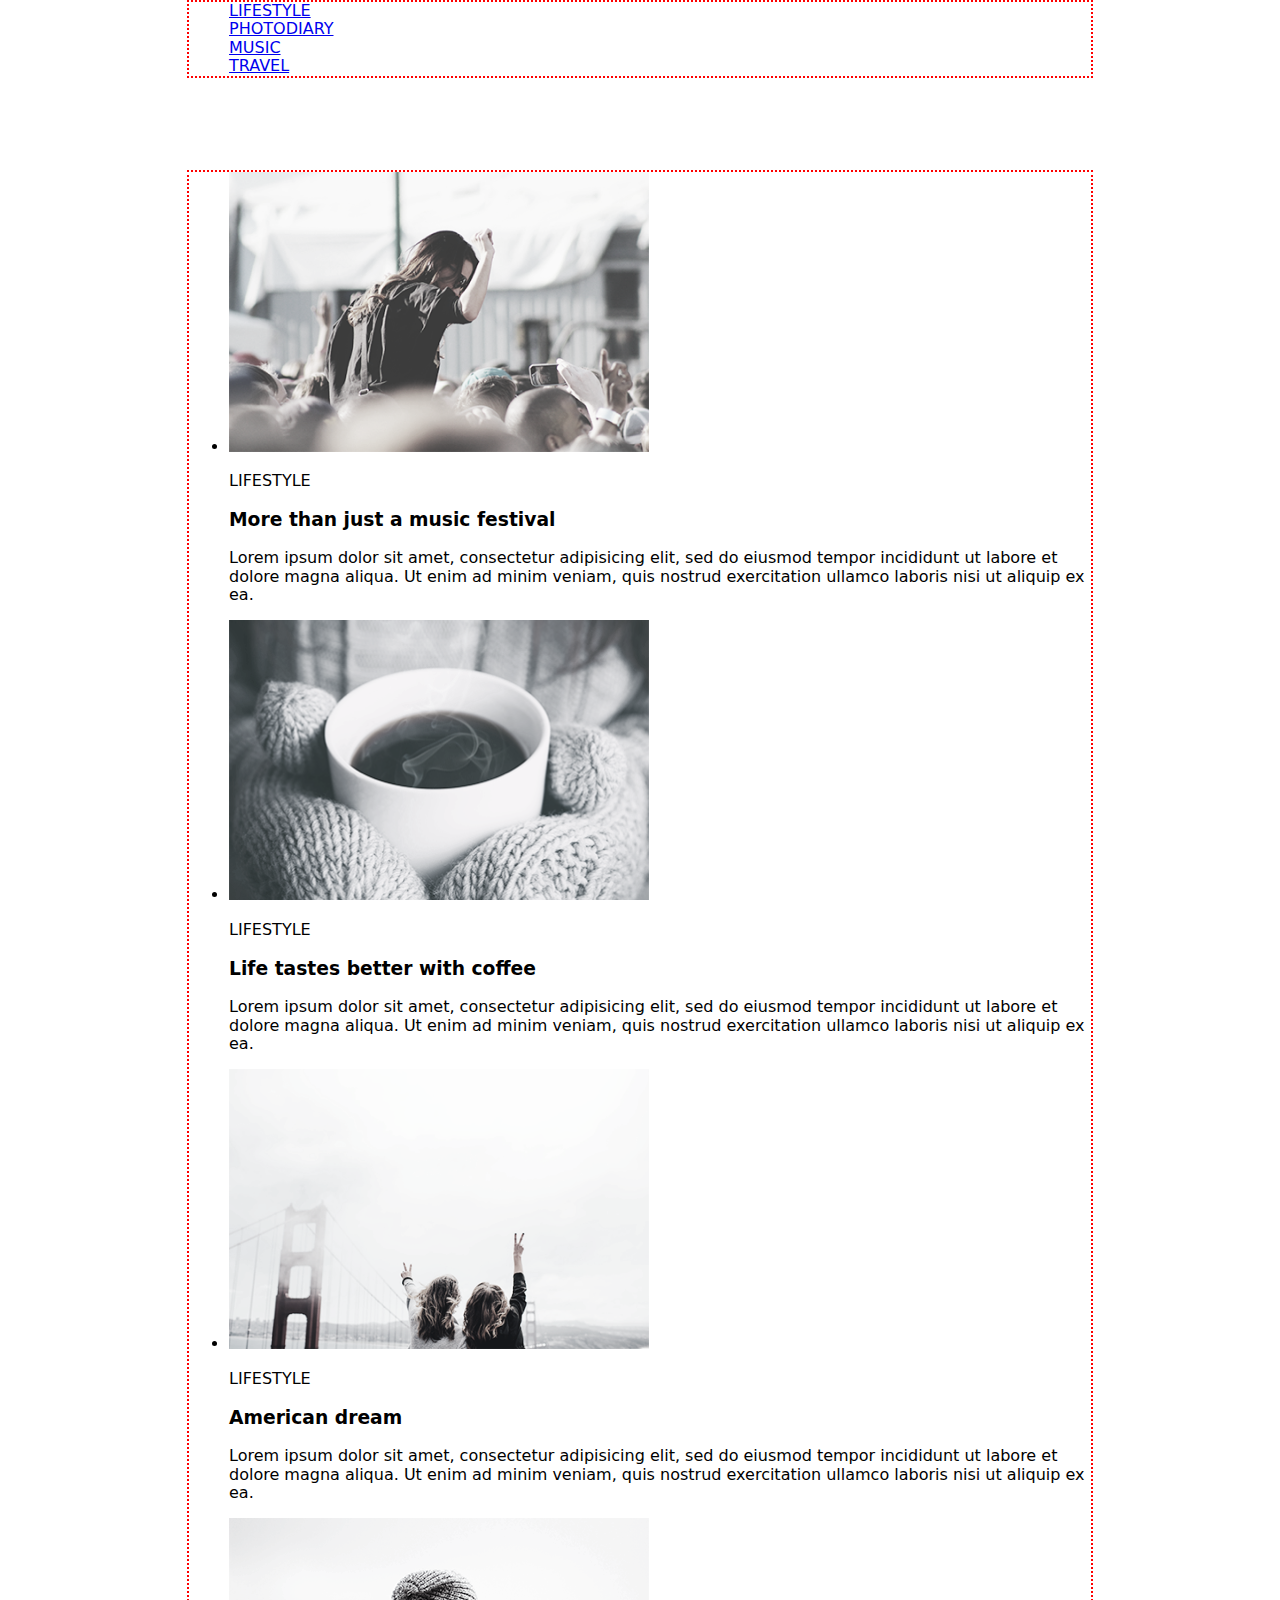
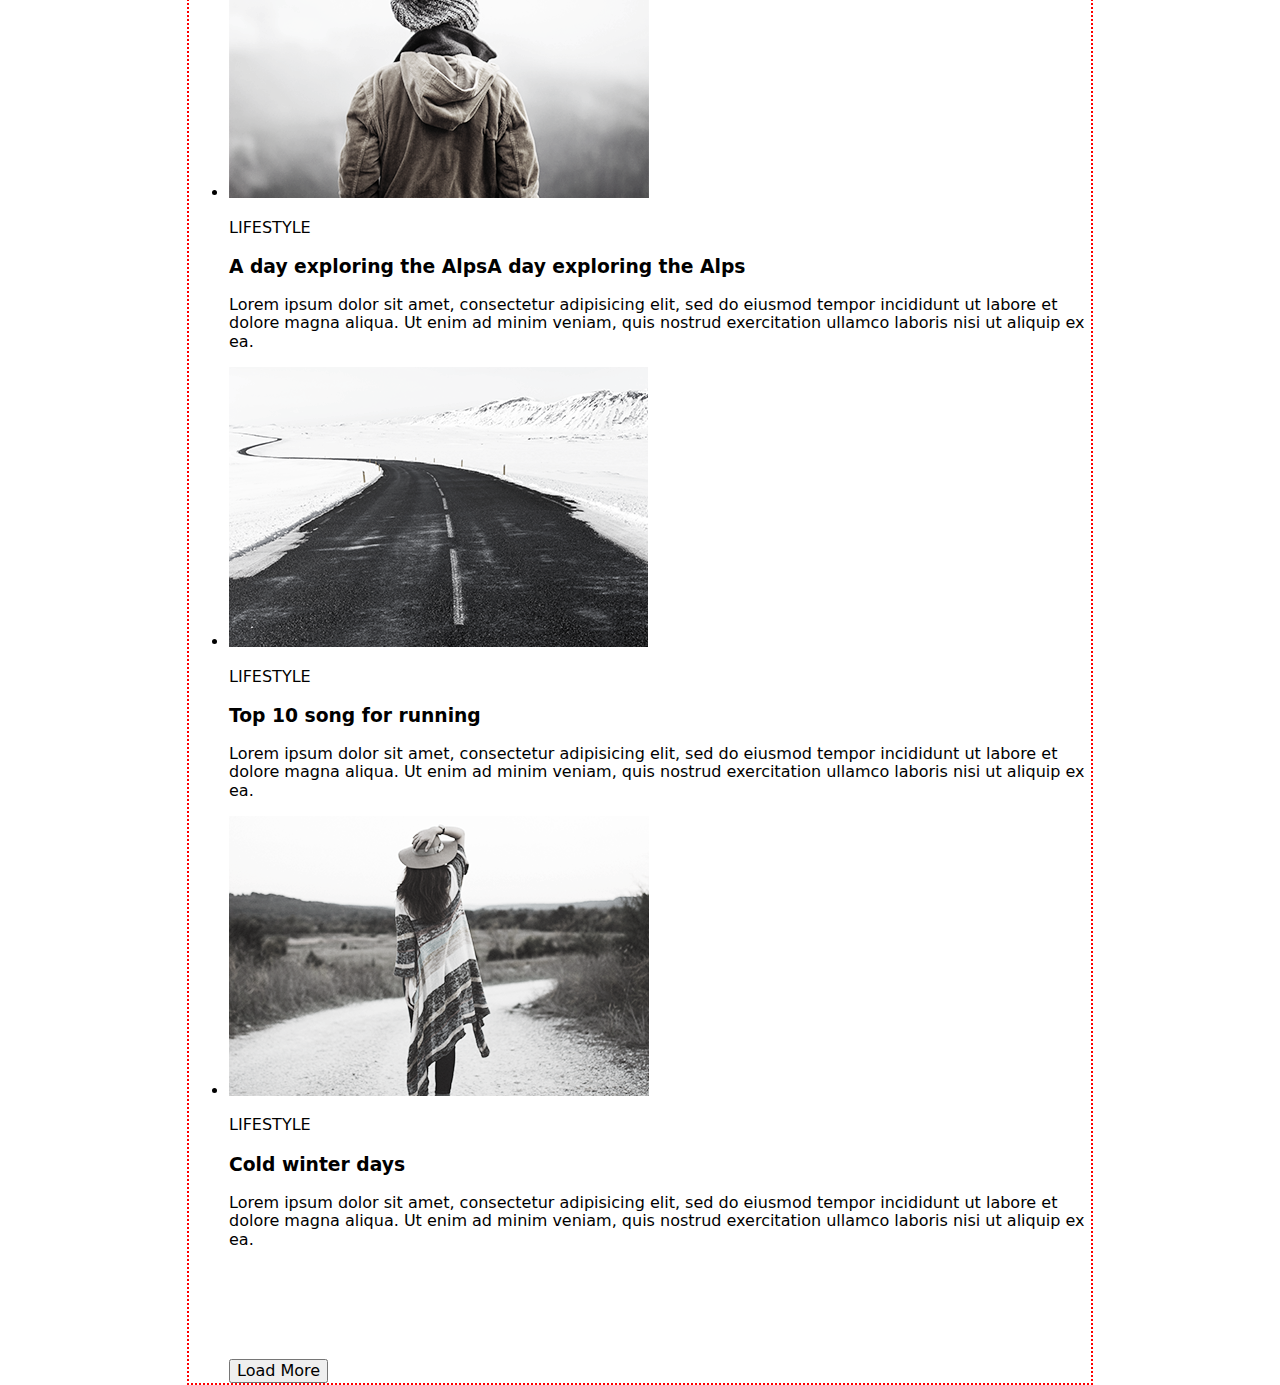
==== index.html @ 39ac9964 "h" ====
<!DOCTYPE html>
<html lang="en">
  <head>
    <meta charset="UTF-8" />
    <meta name="viewport" content="width=device-width, initial-scale=1.0" />
    <title>PhotoBlog| Official</title>
    <link
      rel="stylesheet"
      href="https://cdnjs.cloudflare.com/ajax/libs/modern-normalize/2.0.0/modern-normalize.min.css"
    />
    <link rel="stylesheet" href="style.css" />
  </head>
  <body>
    <header>
      <ul class="container">
        <li><a href="#">LIFESTYLE</a></li>
        <li><a href="#">PHOTODIARY</a></li>
        <li><a href="#">MUSIC</a></li>
        <li><a href="#">TRAVEL</a></li>
      </ul>
    </header>
    <main>
      <ul class="ul-header">
        <li>
          <img src="./img/1 1.png" alt="" />
          <p>LIFESTYLE</p>
          <h3>More than just a music festival</h3>
          <p>
            Lorem ipsum dolor sit amet, consectetur adipisicing elit, sed do
            eiusmod tempor incididunt ut labore et dolore magna aliqua. Ut enim
            ad minim veniam, quis nostrud exercitation ullamco laboris nisi ut
            aliquip ex ea.
          </p>
        </li>
        <li>
          <img src="img/2 1.png" alt="" />
          <p>LIFESTYLE</p>
          <h3>Life tastes better with coffee</h3>
          <p>
            Lorem ipsum dolor sit amet, consectetur adipisicing elit, sed do
            eiusmod tempor incididunt ut labore et dolore magna aliqua. Ut enim
            ad minim veniam, quis nostrud exercitation ullamco laboris nisi ut
            aliquip ex ea.
          </p>
        </li>
        <li>
          <img src="img/3 1.png" alt="" />
          <p>LIFESTYLE</p>
          <h3>American dream</h3>
          <p>
            Lorem ipsum dolor sit amet, consectetur adipisicing elit, sed do
            eiusmod tempor incididunt ut labore et dolore magna aliqua. Ut enim
            ad minim veniam, quis nostrud exercitation ullamco laboris nisi ut
            aliquip ex ea.
          </p>
        </li>
        <li>
          <img src="img/4 1.png" alt="" />
          <p>LIFESTYLE</p>
          <h3>A day exploring the AlpsA day exploring the Alps</h3>
          <p>
            Lorem ipsum dolor sit amet, consectetur adipisicing elit, sed do
            eiusmod tempor incididunt ut labore et dolore magna aliqua. Ut enim
            ad minim veniam, quis nostrud exercitation ullamco laboris nisi ut
            aliquip ex ea.
          </p>
        </li>
        <li>
          <img src="img/2 2.png" alt="" />
          <p>LIFESTYLE</p>
          <h3>Top 10 song for running</h3>
          <p>
            Lorem ipsum dolor sit amet, consectetur adipisicing elit, sed do
            eiusmod tempor incididunt ut labore et dolore magna aliqua. Ut enim
            ad minim veniam, quis nostrud exercitation ullamco laboris nisi ut
            aliquip ex ea.
          </p>
        </li>
        <li>
          <img src="img/1 2.png" alt="" />
          <p>LIFESTYLE</p>
          <h3>Cold winter days</h3>
          <p>
            Lorem ipsum dolor sit amet, consectetur adipisicing elit, sed do
            eiusmod tempor incididunt ut labore et dolore magna aliqua. Ut enim
            ad minim veniam, quis nostrud exercitation ullamco laboris nisi ut
            aliquip ex ea.
          </p>
        </li>
        <button class="button" type="button">Load More</button>
      </ul>
    </main>
    <footer>
    </footer>
  </body>
</html>
---- style.css ----
.container{
width: 906px;
margin: 0 auto;
list-style: none;
width: 906px;
margin: 0 auto;
border: dotted 2px red ;
}

.ul-header{
width: 906px;
margin: 0 auto;
border: dotted 2px red ;
margin-top: 92px;
}

.button{
    margin-top: 94px
}
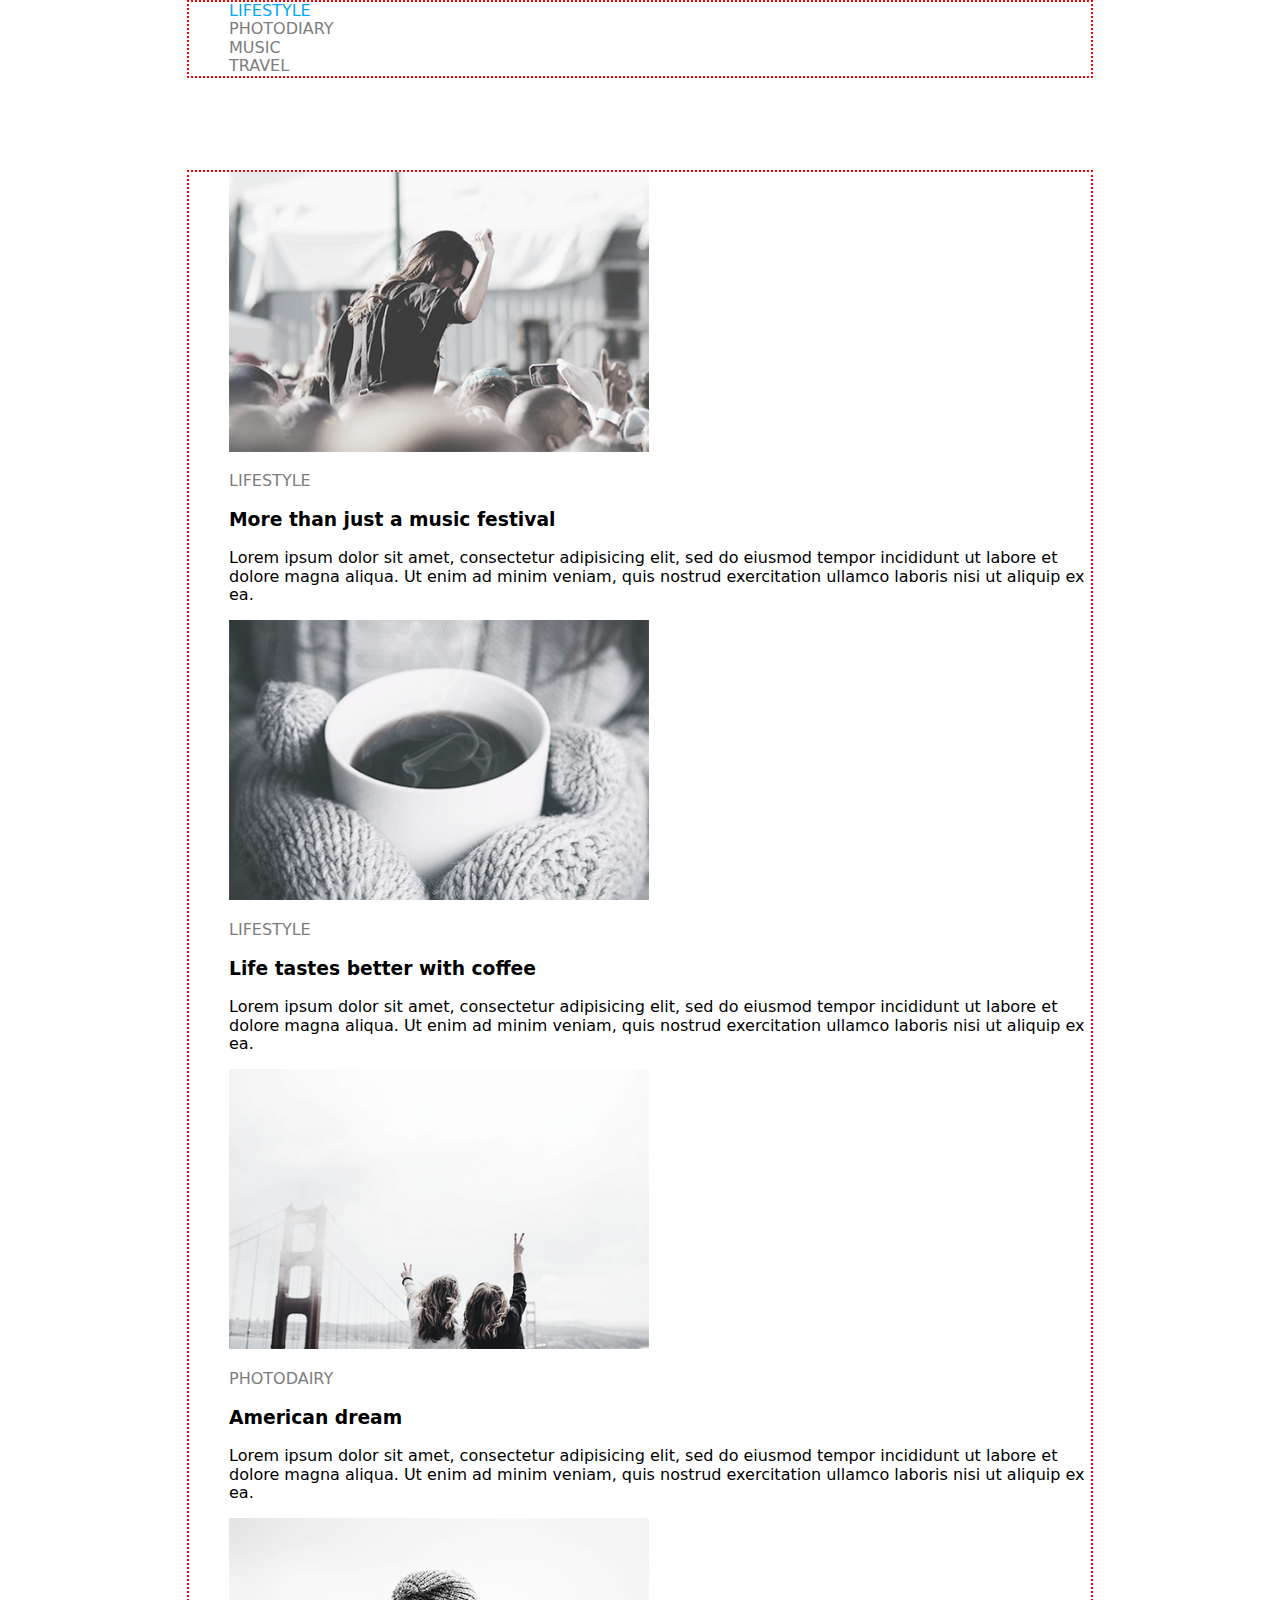
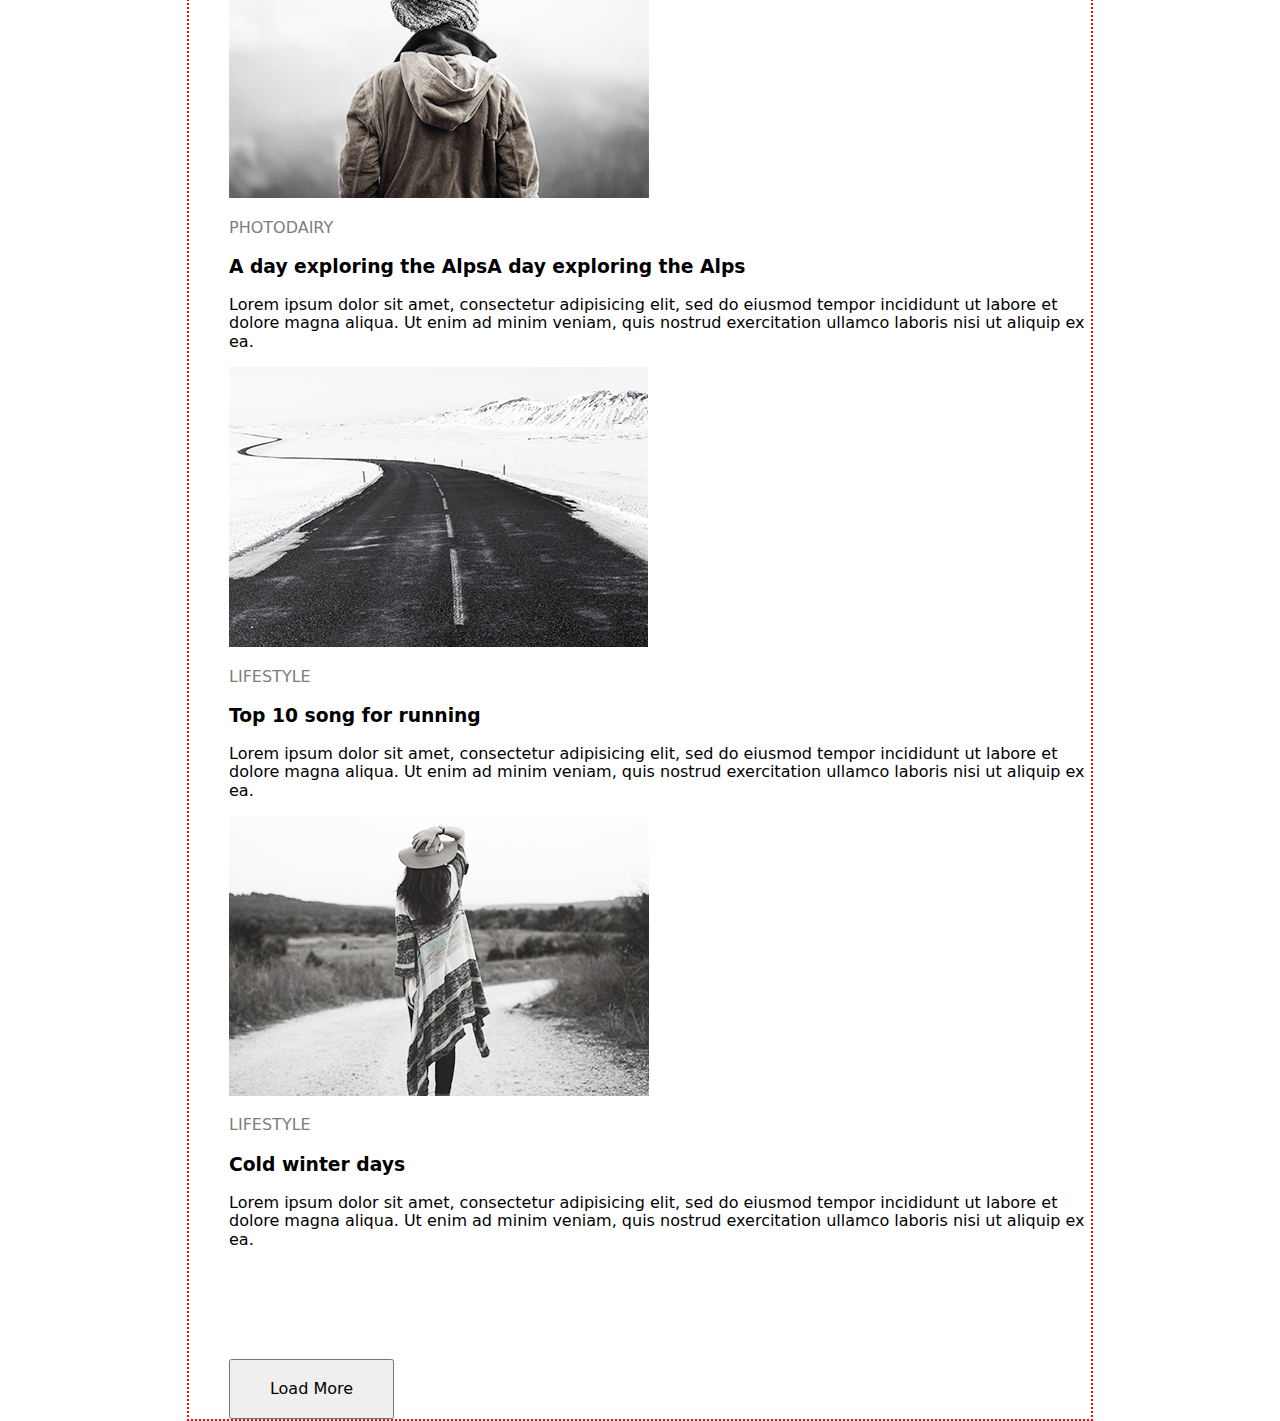
==== commit 6f25b2c6: "h" ====
--- a/index.html
+++ b/index.html
@@ -13,17 +13,17 @@
   <body>
     <header>
       <ul class="container">
-        <li><a href="#">LIFESTYLE</a></li>
-        <li><a href="#">PHOTODIARY</a></li>
-        <li><a href="#">MUSIC</a></li>
-        <li><a href="#">TRAVEL</a></li>
+        <li><a class="lifestyle" href="#">LIFESTYLE</a></li>
+        <li><a class="others" href="#">PHOTODIARY</a></li>
+        <li><a class="others" href="#">MUSIC</a></li>
+        <li><a class="others" href="#">TRAVEL</a></li>
       </ul>
     </header>
     <main>
       <ul class="ul-header">
         <li>
           <img src="./img/1 1.png" alt="" />
-          <p>LIFESTYLE</p>
+          <p class="others">LIFESTYLE</p>
           <h3>More than just a music festival</h3>
           <p>
             Lorem ipsum dolor sit amet, consectetur adipisicing elit, sed do
@@ -34,7 +34,7 @@
         </li>
         <li>
           <img src="img/2 1.png" alt="" />
-          <p>LIFESTYLE</p>
+          <p class="others">LIFESTYLE</p>
           <h3>Life tastes better with coffee</h3>
           <p>
             Lorem ipsum dolor sit amet, consectetur adipisicing elit, sed do
@@ -45,7 +45,7 @@
         </li>
         <li>
           <img src="img/3 1.png" alt="" />
-          <p>LIFESTYLE</p>
+          <p class="others">PHOTODAIRY</p>
           <h3>American dream</h3>
           <p>
             Lorem ipsum dolor sit amet, consectetur adipisicing elit, sed do
@@ -56,7 +56,7 @@
         </li>
         <li>
           <img src="img/4 1.png" alt="" />
-          <p>LIFESTYLE</p>
+          <p class="others">PHOTODAIRY</p>
           <h3>A day exploring the AlpsA day exploring the Alps</h3>
           <p>
             Lorem ipsum dolor sit amet, consectetur adipisicing elit, sed do
@@ -67,7 +67,7 @@
         </li>
         <li>
           <img src="img/2 2.png" alt="" />
-          <p>LIFESTYLE</p>
+          <p class="others">LIFESTYLE</p>
           <h3>Top 10 song for running</h3>
           <p>
             Lorem ipsum dolor sit amet, consectetur adipisicing elit, sed do
@@ -78,7 +78,7 @@
         </li>
         <li>
           <img src="img/1 2.png" alt="" />
-          <p>LIFESTYLE</p>
+          <p class="others">LIFESTYLE</p>
           <h3>Cold winter days</h3>
           <p>
             Lorem ipsum dolor sit amet, consectetur adipisicing elit, sed do
--- a/style.css
+++ b/style.css
@@ -1,10 +1,28 @@
+:root{
+    --color-for-lifestyle: #03A9F4;
+    --color: #7D7D7D;
+    --color-oo: #B4AD9E;
+    --color-o: #626262;
+}
+
+.lifestyle{
+    color: var(--color-for-lifestyle);
+}
+
 .container{
-width: 906px;
+max-width: 906px;
 margin: 0 auto;
 list-style: none;
-width: 906px;
 margin: 0 auto;
 border: dotted 2px red ;
+}
+
+.others{
+    color: var(--color);
+}
+
+.container a{
+    text-decoration: none;
 }
 
 .ul-header{
@@ -12,8 +30,12 @@
 margin: 0 auto;
 border: dotted 2px red ;
 margin-top: 92px;
+list-style: none;
 }
 
 .button{
-    margin-top: 94px
+    margin-top: 94px;
+    background-color: none;
+    width: 165px;
+    height: 60px;
 }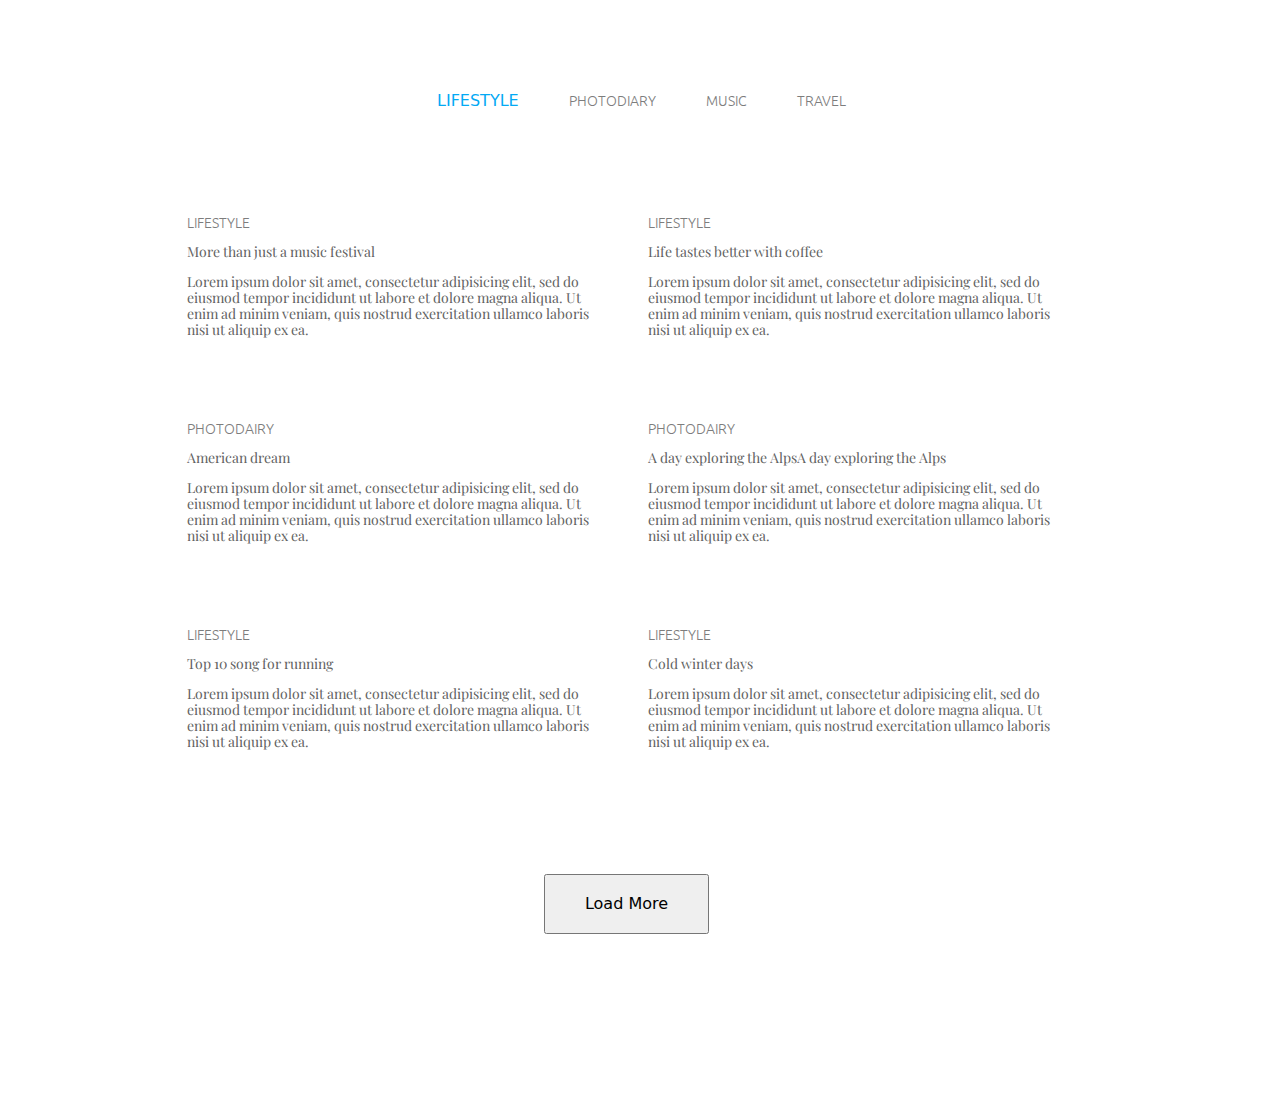
==== commit ba1c16b9: "added animations" ====
--- a/index.html
+++ b/index.html
@@ -3,16 +3,28 @@
   <head>
     <meta charset="UTF-8" />
     <meta name="viewport" content="width=device-width, initial-scale=1.0" />
+    <link
+    rel="stylesheet"
+    href="https://cdnjs.cloudflare.com/ajax/libs/modern-normalize/2.0.0/modern-normalize.min.css"
+    />
+    <link rel="preconnect" href="https://fonts.googleapis.com" />
+    <link rel="preconnect" href="https://fonts.gstatic.com" crossorigin />
+    <link
+    href="https://fonts.googleapis.com/css2?family=Playfair+Display:ital@0;1&display=swap"
+    rel="stylesheet"
+    />
+    <link rel="preconnect" href="https://fonts.googleapis.com" />
+    <link rel="preconnect" href="https://fonts.gstatic.com" crossorigin />
+    <link
+    href="https://fonts.googleapis.com/css2?1&family=Ubuntu:ital,wght@0,300;0,400;0,500;0,700;1,300;1,400;1,500;1,700&display=swap"
+    rel="stylesheet"
+    />
     <title>PhotoBlog| Official</title>
-    <link
-      rel="stylesheet"
-      href="https://cdnjs.cloudflare.com/ajax/libs/modern-normalize/2.0.0/modern-normalize.min.css"
-    />
     <link rel="stylesheet" href="style.css" />
   </head>
   <body>
     <header>
-      <ul class="container">
+      <ul class="container ul-header">
         <li><a class="lifestyle" href="#">LIFESTYLE</a></li>
         <li><a class="others" href="#">PHOTODIARY</a></li>
         <li><a class="others" href="#">MUSIC</a></li>
@@ -20,77 +32,79 @@
       </ul>
     </header>
     <main>
-      <ul class="ul-header">
-        <li>
-          <img src="./img/1 1.png" alt="" />
-          <p class="others">LIFESTYLE</p>
-          <h3>More than just a music festival</h3>
-          <p>
-            Lorem ipsum dolor sit amet, consectetur adipisicing elit, sed do
-            eiusmod tempor incididunt ut labore et dolore magna aliqua. Ut enim
-            ad minim veniam, quis nostrud exercitation ullamco laboris nisi ut
-            aliquip ex ea.
-          </p>
-        </li>
-        <li>
-          <img src="img/2 1.png" alt="" />
-          <p class="others">LIFESTYLE</p>
-          <h3>Life tastes better with coffee</h3>
-          <p>
-            Lorem ipsum dolor sit amet, consectetur adipisicing elit, sed do
-            eiusmod tempor incididunt ut labore et dolore magna aliqua. Ut enim
-            ad minim veniam, quis nostrud exercitation ullamco laboris nisi ut
-            aliquip ex ea.
-          </p>
-        </li>
-        <li>
-          <img src="img/3 1.png" alt="" />
-          <p class="others">PHOTODAIRY</p>
-          <h3>American dream</h3>
-          <p>
-            Lorem ipsum dolor sit amet, consectetur adipisicing elit, sed do
-            eiusmod tempor incididunt ut labore et dolore magna aliqua. Ut enim
-            ad minim veniam, quis nostrud exercitation ullamco laboris nisi ut
-            aliquip ex ea.
-          </p>
-        </li>
-        <li>
-          <img src="img/4 1.png" alt="" />
-          <p class="others">PHOTODAIRY</p>
-          <h3>A day exploring the AlpsA day exploring the Alps</h3>
-          <p>
-            Lorem ipsum dolor sit amet, consectetur adipisicing elit, sed do
-            eiusmod tempor incididunt ut labore et dolore magna aliqua. Ut enim
-            ad minim veniam, quis nostrud exercitation ullamco laboris nisi ut
-            aliquip ex ea.
-          </p>
-        </li>
-        <li>
-          <img src="img/2 2.png" alt="" />
-          <p class="others">LIFESTYLE</p>
-          <h3>Top 10 song for running</h3>
-          <p>
-            Lorem ipsum dolor sit amet, consectetur adipisicing elit, sed do
-            eiusmod tempor incididunt ut labore et dolore magna aliqua. Ut enim
-            ad minim veniam, quis nostrud exercitation ullamco laboris nisi ut
-            aliquip ex ea.
-          </p>
-        </li>
-        <li>
-          <img src="img/1 2.png" alt="" />
-          <p class="others">LIFESTYLE</p>
-          <h3>Cold winter days</h3>
-          <p>
-            Lorem ipsum dolor sit amet, consectetur adipisicing elit, sed do
-            eiusmod tempor incididunt ut labore et dolore magna aliqua. Ut enim
-            ad minim veniam, quis nostrud exercitation ullamco laboris nisi ut
-            aliquip ex ea.
-          </p>
-        </li>
+      <div class="container">
+        <ul class="flex-list">
+          <li class="box-1 shadow-drop-center">
+            <img src="./img/1-1.png" alt="" />
+            <p class="others">LIFESTYLE</p>
+            <h3 class="playfair-font">More than just a music festival</h3>
+            <p class="playfair-font">
+              Lorem ipsum dolor sit amet, consectetur adipisicing elit, sed do
+              eiusmod tempor incididunt ut labore et dolore magna aliqua. Ut
+              enim ad minim veniam, quis nostrud exercitation ullamco laboris
+              nisi ut aliquip ex ea.
+            </p>
+          </li>
+          <li class="box-1 shadow-drop-center">
+            <img src="img/2-1.png" alt="" />
+            <p class="others">LIFESTYLE</p>
+            <h3 class="playfair-font">Life tastes better with coffee</h3>
+            <p class="playfair-font">
+              Lorem ipsum dolor sit amet, consectetur adipisicing elit, sed do
+              eiusmod tempor incididunt ut labore et dolore magna aliqua. Ut
+              enim ad minim veniam, quis nostrud exercitation ullamco laboris
+              nisi ut aliquip ex ea.
+            </p>
+          </li>
+          <li class="box-1 shadow-drop-center">
+            <img src="img/3-1.png" alt="" />
+            <p class="others">PHOTODAIRY</p>
+            <h3 class="playfair-font">American dream</h3>
+            <p class="playfair-font">
+              Lorem ipsum dolor sit amet, consectetur adipisicing elit, sed do
+              eiusmod tempor incididunt ut labore et dolore magna aliqua. Ut
+              enim ad minim veniam, quis nostrud exercitation ullamco laboris
+              nisi ut aliquip ex ea.
+            </p>
+          </li>
+          <li class="box-1 shadow-drop-center">
+            <img src="img/4-1.png" alt="" />
+            <p class="others">PHOTODAIRY</p>
+            <h3 class="playfair-font">
+              A day exploring the AlpsA day exploring the Alps
+            </h3>
+            <p class="playfair-font">
+              Lorem ipsum dolor sit amet, consectetur adipisicing elit, sed do
+              eiusmod tempor incididunt ut labore et dolore magna aliqua. Ut
+              enim ad minim veniam, quis nostrud exercitation ullamco laboris
+              nisi ut aliquip ex ea.
+            </p>
+          </li>
+          <li class="box-1 shadow-drop-center">
+            <img src="img/2-2.png" alt="" />
+            <p class="others">LIFESTYLE</p>
+            <h3 class="playfair-font">Top 10 song for running</h3>
+            <p class="playfair-font">
+              Lorem ipsum dolor sit amet, consectetur adipisicing elit, sed do
+              eiusmod tempor incididunt ut labore et dolore magna aliqua. Ut
+              enim ad minim veniam, quis nostrud exercitation ullamco laboris
+              nisi ut aliquip ex ea.
+            </p>
+          </li>
+          <li class="box-1 shadow-drop-center">
+            <img src="img/1-2.png" alt="" />
+            <p class="others">LIFESTYLE</p>
+            <h3 class="playfair-font">Cold winter days</h3>
+            <p class="playfair-font">
+              Lorem ipsum dolor sit amet, consectetur adipisicing elit, sed do
+              eiusmod tempor incididunt ut labore et dolore magna aliqua. Ut
+              enim ad minim veniam, quis nostrud exercitation ullamco laboris
+              nisi ut aliquip ex ea.
+            </p>
+          </li>
+        </ul>
         <button class="button" type="button">Load More</button>
-      </ul>
+      </div>
     </main>
-    <footer>
-    </footer>
   </body>
 </html>
--- a/style.css
+++ b/style.css
@@ -14,11 +14,23 @@
 margin: 0 auto;
 list-style: none;
 margin: 0 auto;
-border: dotted 2px red ;
+margin-bottom: 94px;
+margin-top: 71px;
 }
 
 .others{
     color: var(--color);
+    font-family: "Ubuntu", sans-serif;
+    font-weight: 300;
+    font-style: normal;
+    font-size: 14px;
+    display: flex;
+}
+
+.others:hover{
+    color: #03A9F4;
+    transition: cubic-bezier(0.250, 0.460, 0.450, 0.940);
+    transition-duration: 250ms;
 }
 
 .container a{
@@ -28,9 +40,20 @@
 .ul-header{
 width: 906px;
 margin: 0 auto;
-border: dotted 2px red ;
 margin-top: 92px;
 list-style: none;
+display: flex;
+gap: 50px;
+padding-left: 250px;
+}
+.shadow-drop-center:hover {
+    animation: shadow-drop-center 0.4s cubic-bezier(0.250, 0.460, 0.450, 0.940) both;
+    transition-duration: 250ms;
+    border: 1px solid #626262;
+}
+
+.box-1:hover{
+    border: 1px #aab7b8 solid;
 }
 
 .button{
@@ -38,4 +61,50 @@
     background-color: none;
     width: 165px;
     height: 60px;
+    margin-bottom: 66px;
+    margin-left: 357px;
+}
+
+.flex-list{
+    list-style: none;
+    display: flex;
+    flex-wrap: wrap;
+    max-width: 1200px;
+    padding-left: 0px;
+    gap: 35px;
+}
+
+.box-1{
+    width: 426px;
+    flex-direction: row;
+}
+
+.playfair-font{
+    font-family: "Playfair Display", serif;
+  font-optical-sizing: auto;
+  font-weight: 400;
+  font-style: normal;
+  color: #626262;
+  font-size: 14px;
+}
+/* ----------------------------------------------
+ * Generated by Animista on 2024-8-17 10:7:15
+ * Licensed under FreeBSD License.
+ * See http://animista.net/license for more info. 
+ * w: http://animista.net, t: @cssanimista
+ * ---------------------------------------------- */
+
+/**
+ * ----------------------------------------
+ * animation shadow-drop-center
+ * ----------------------------------------
+ */
+@keyframes shadow-drop-center {
+    0% {
+        box-shadow: 0 0 0 0 rgba(0, 0, 0, 0);
+    }
+
+    100% {
+        box-shadow: 0 0 20px 0px rgba(0, 0, 0, 0.35);
+    }
 }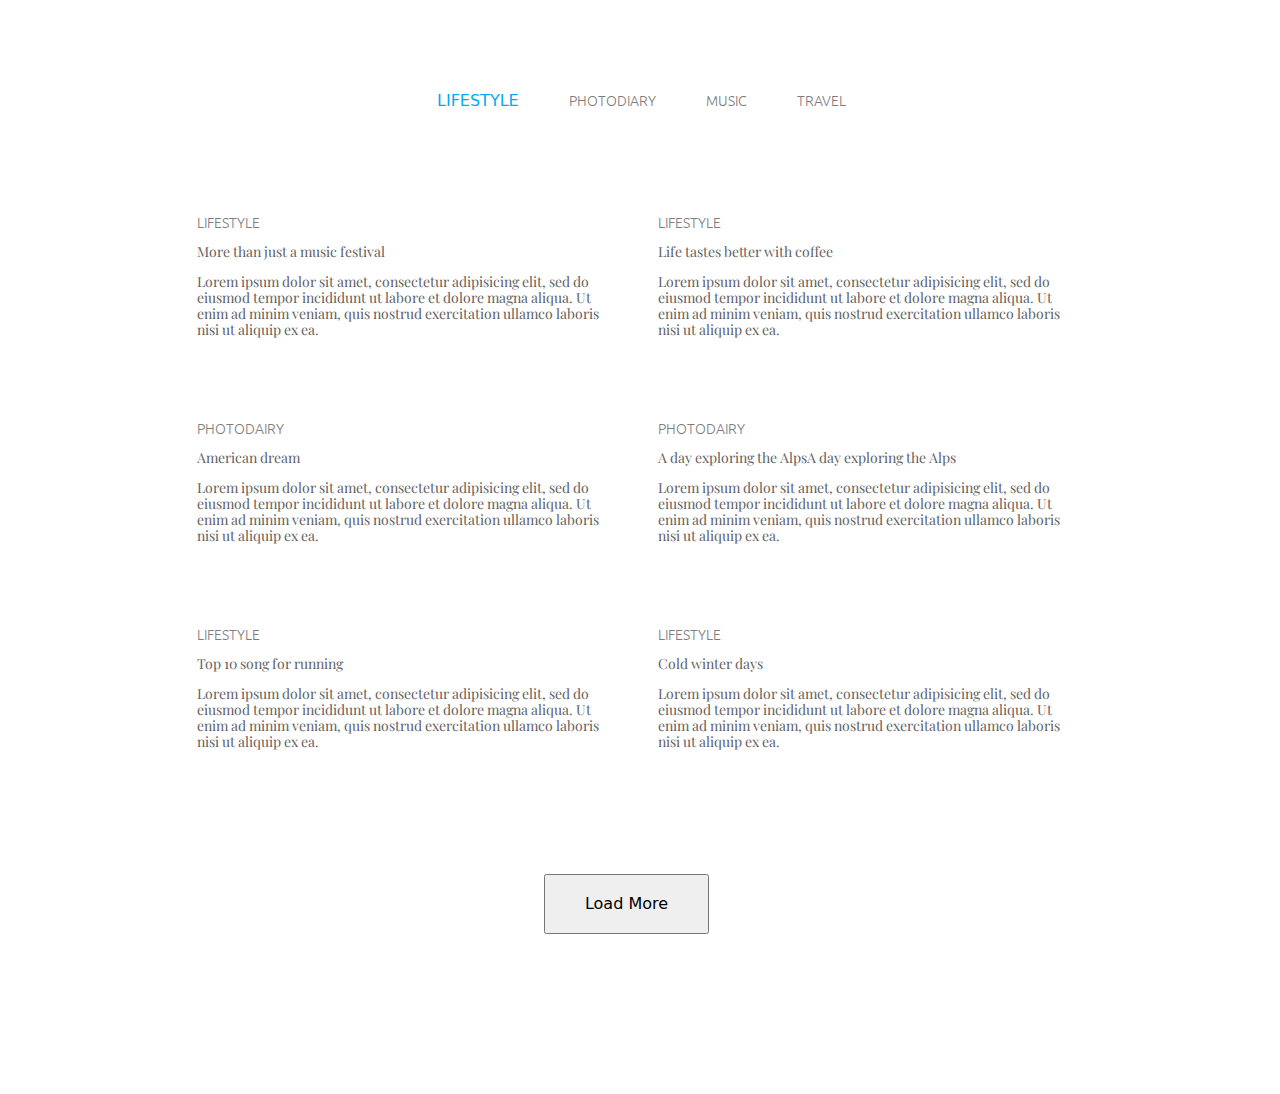
==== commit 63adf015: "adding animations" ====
--- a/index.html
+++ b/index.html
@@ -23,18 +23,27 @@
     <link rel="stylesheet" href="style.css" />
   </head>
   <body>
+    <div class="backdrop">
+      <div class="loader-container">
+        <div class="loader"></div>
+      </div>
+    </div>
     <header>
       <ul class="container ul-header">
-        <li><a class="lifestyle" href="#">LIFESTYLE</a></li>
-        <li><a class="others" href="#">PHOTODIARY</a></li>
-        <li><a class="others" href="#">MUSIC</a></li>
-        <li><a class="others" href="#">TRAVEL</a></li>
+        <li><a class="lifestyle text-shadow-drop-center color-change" href="#">LIFESTYLE</a></li>
+        <li><a class="others text-shadow-drop-center color-change" href="#">PHOTODIARY</a></li>
+        <li><a class="others text-shadow-drop-center color-change" href="#">MUSIC</a></li>
+        <li><a class="others text-shadow-drop-center color-change" href="#">TRAVEL</a></li>
+        <li>
+          <a class="a-dark" href="./dark.html">
+</a>
+        </li>
       </ul>
     </header>
     <main>
       <div class="container">
         <ul class="flex-list">
-          <li class="box-1 shadow-drop-center">
+          <li class="box-1 shake-horizontal">
             <img src="./img/1-1.png" alt="" />
             <p class="others">LIFESTYLE</p>
             <h3 class="playfair-font">More than just a music festival</h3>
@@ -45,7 +54,7 @@
               nisi ut aliquip ex ea.
             </p>
           </li>
-          <li class="box-1 shadow-drop-center">
+          <li class="box-1 shake-horizontal">
             <img src="img/2-1.png" alt="" />
             <p class="others">LIFESTYLE</p>
             <h3 class="playfair-font">Life tastes better with coffee</h3>
@@ -56,7 +65,7 @@
               nisi ut aliquip ex ea.
             </p>
           </li>
-          <li class="box-1 shadow-drop-center">
+          <li class="box-1 shake-horizontal">
             <img src="img/3-1.png" alt="" />
             <p class="others">PHOTODAIRY</p>
             <h3 class="playfair-font">American dream</h3>
@@ -67,7 +76,7 @@
               nisi ut aliquip ex ea.
             </p>
           </li>
-          <li class="box-1 shadow-drop-center">
+          <li class="box-1 shake-horizontal">
             <img src="img/4-1.png" alt="" />
             <p class="others">PHOTODAIRY</p>
             <h3 class="playfair-font">
@@ -80,7 +89,7 @@
               nisi ut aliquip ex ea.
             </p>
           </li>
-          <li class="box-1 shadow-drop-center">
+          <li class="box-1 shake-horizontal">
             <img src="img/2-2.png" alt="" />
             <p class="others">LIFESTYLE</p>
             <h3 class="playfair-font">Top 10 song for running</h3>
@@ -91,7 +100,7 @@
               nisi ut aliquip ex ea.
             </p>
           </li>
-          <li class="box-1 shadow-drop-center">
+          <li class="box-1 shake-horizontal">
             <img src="img/1-2.png" alt="" />
             <p class="others">LIFESTYLE</p>
             <h3 class="playfair-font">Cold winter days</h3>
--- a/style.css
+++ b/style.css
@@ -7,6 +7,27 @@
 
 .lifestyle{
     color: var(--color-for-lifestyle);
+}
+
+.color-change:hover{
+    animation: color-change 0.75s cubic-bezier(0.075, 0.82, 0.165, 1) both;
+        transition: 0.75s all;
+}
+
+@keyframes color-change{
+    0% {
+        color: black;
+    }
+    25% {
+        color:  green;
+    }
+
+    50% {
+        color: #03A9F4;
+    }
+    100% {
+        color: blue;
+    }
 }
 
 .container{
@@ -16,6 +37,53 @@
 margin: 0 auto;
 margin-bottom: 94px;
 margin-top: 71px;
+}
+
+/* Загальний стиль для скролбару */
+::-webkit-scrollbar {
+    width: 12px;
+    /* Ширина вертикального скролбару */
+    height: 12px;
+    /* Висота горизонтального скролбару */
+}
+
+/* Стиль для "дорожки" скролбару */
+::-webkit-scrollbar-track {
+    background: #f0f0f0;
+    /* Колір фону треку */
+    border-radius: 10px;
+}
+
+/* Стиль для повзунка */
+::-webkit-scrollbar-thumb {
+    background-color: #888;
+    /* Колір повзунка */
+    border-radius: 10px;
+    border: 2px solid #f0f0f0;
+    /* Зробити невеликий відступ від країв */
+}
+
+/* Зміна кольору при наведенні */
+::-webkit-scrollbar-thumb:hover {
+    background-color: #555;
+}
+/* 
+@keyframes spin {
+    0% {
+        transform: rotate(0deg);
+    }
+
+    100% {
+        transform: rotate(360deg);
+    }
+} */
+
+.a-dark{
+    display: block;
+}
+
+.text-shadow-drop-center:hover {
+    animation: text-shadow-drop-center 0.6s both;
 }
 
 .others{
@@ -46,14 +114,10 @@
 gap: 50px;
 padding-left: 250px;
 }
-.shadow-drop-center:hover {
-    animation: shadow-drop-center 0.4s cubic-bezier(0.250, 0.460, 0.450, 0.940) both;
-    transition-duration: 250ms;
-    border: 1px solid #626262;
-}
-
-.box-1:hover{
-    border: 1px #aab7b8 solid;
+.shake-horizontal:hover {
+    animation: shake-horizontal 0.8s cubic-bezier(0.455, 0.030, 0.515, 0.955) both;
+    transition: 0.75s all;
+    border: 1px solid grey;
 }
 
 .button{
@@ -77,6 +141,7 @@
 .box-1{
     width: 426px;
     flex-direction: row;
+    padding-left: 10px;
 }
 
 .playfair-font{
@@ -88,7 +153,7 @@
   font-size: 14px;
 }
 /* ----------------------------------------------
- * Generated by Animista on 2024-8-17 10:7:15
+ * Generated by Animista on 2024-8-18 9:53:55
  * Licensed under FreeBSD License.
  * See http://animista.net/license for more info. 
  * w: http://animista.net, t: @cssanimista
@@ -96,15 +161,56 @@
 
 /**
  * ----------------------------------------
- * animation shadow-drop-center
+ * animation shake-horizontal
  * ----------------------------------------
  */
-@keyframes shadow-drop-center {
+@keyframes shake-horizontal {
+
+    0%,
+    100% {
+        transform: translateX(0);
+    }
+
+    10%,
+    30%,
+    50%,
+    70% {
+        transform: translateX(-10px);
+    }
+
+    20%,
+    40%,
+    60% {
+        transform: translateX(10px);
+    }
+
+    80% {
+        transform: translateX(8px);
+    }
+
+    90% {
+        transform: translateX(-8px);
+    }
+}
+
+/* ----------------------------------------------
+ * Generated by Animista on 2024-8-18 9:56:48
+ * Licensed under FreeBSD License.
+ * See http://animista.net/license for more info. 
+ * w: http://animista.net, t: @cssanimista
+ * ---------------------------------------------- */
+
+/**
+ * ----------------------------------------
+ * @animation text-shadow-drop-center
+ * ----------------------------------------
+ */
+@keyframes text-shadow-drop-center {
     0% {
-        box-shadow: 0 0 0 0 rgba(0, 0, 0, 0);
-    }
-
-    100% {
-        box-shadow: 0 0 20px 0px rgba(0, 0, 0, 0.35);
-    }
-}+        text-shadow: 0 0 0 rgba(0, 0, 0, 0);
+    }
+
+    100% {
+        text-shadow: 0 0 18px rgba(0, 0, 0, 0.35);
+    }
+}
